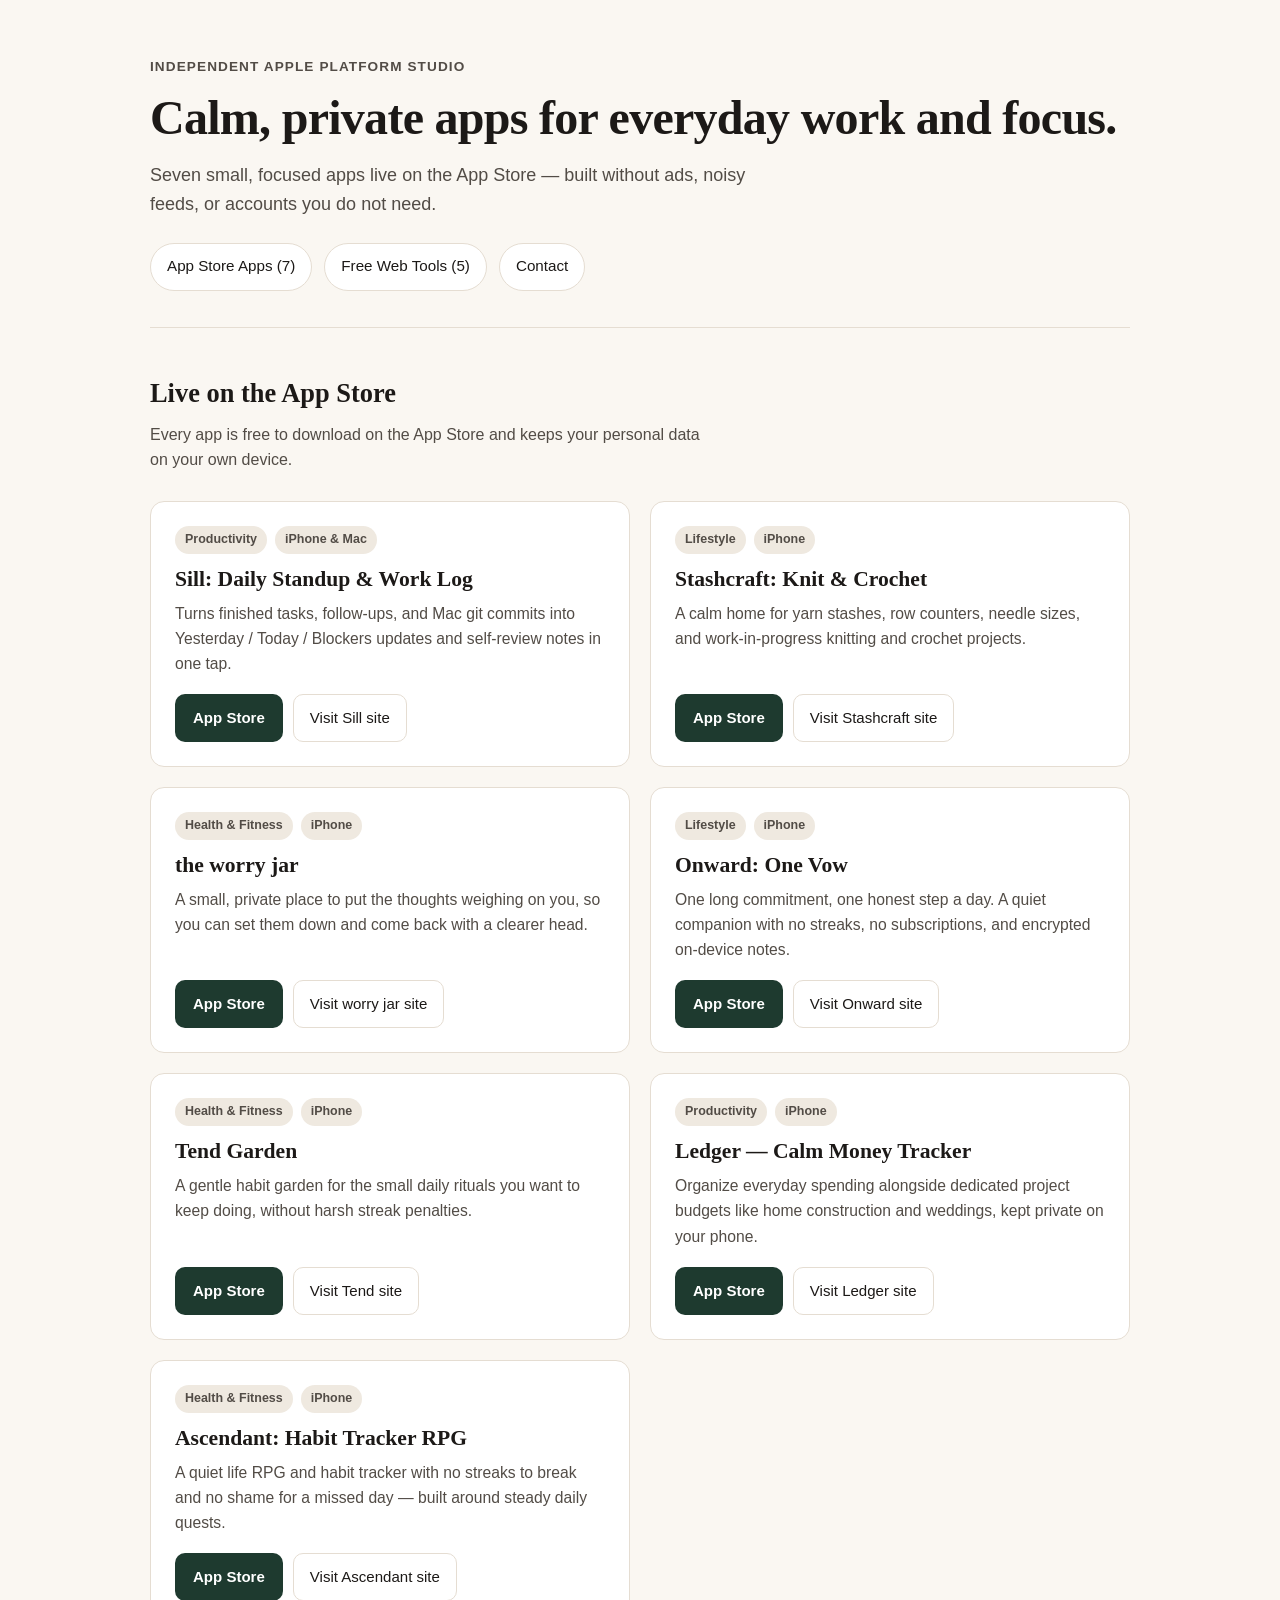
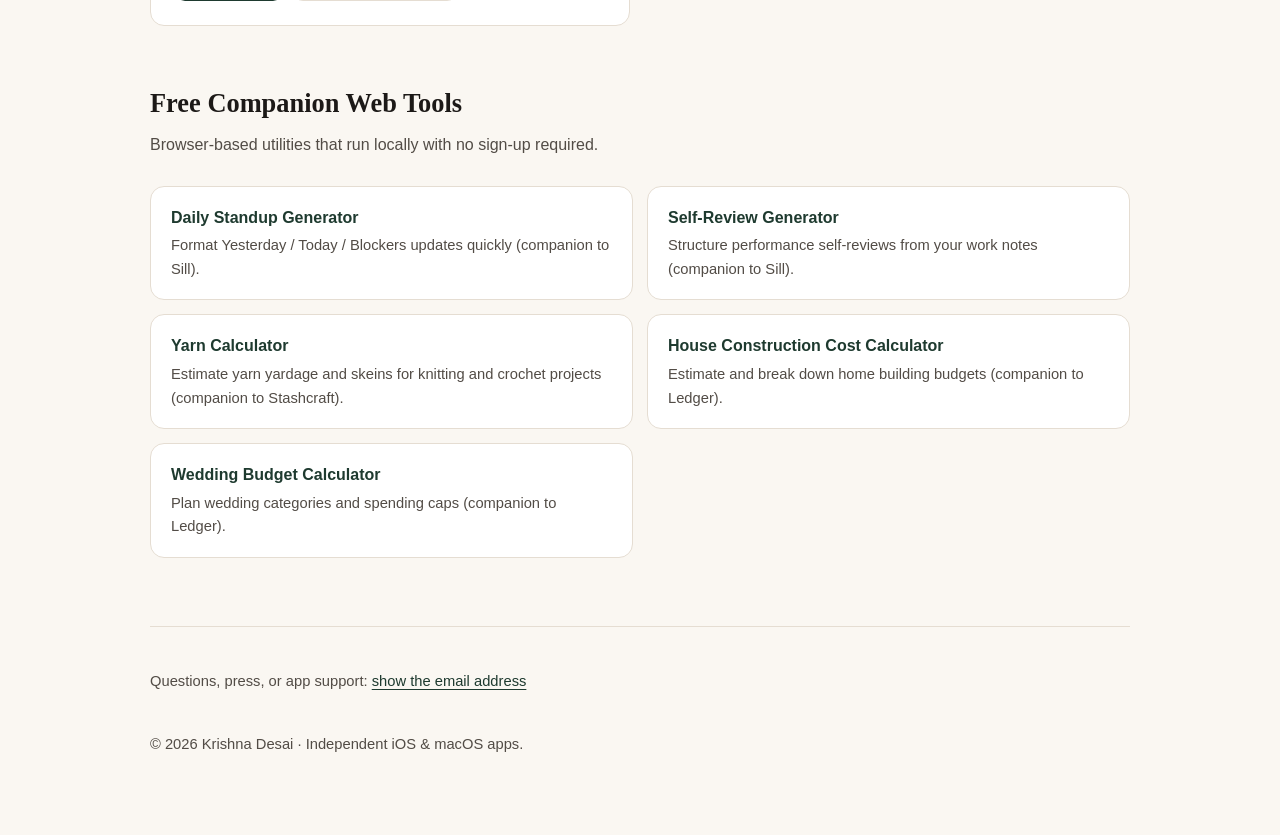
==== index.html @ 4ad976f6 "Add Studio Hub index, root sitemap.xml, and update robots.txt sitemaps (WP-1)" ====
<!doctype html>
<html lang="en">
<head>
<meta charset="utf-8">
<meta name="viewport" content="width=device-width, initial-scale=1">
<title>Apps by Krishna Desai — Calm, Private iPhone &amp; Mac Apps</title>
<meta name="description" content="Independent, privacy-first iPhone and Mac apps: Sill, Stashcraft, the worry jar, Onward, Tend Garden, Ledger, and Ascendant — plus free web calculators.">
<link rel="canonical" href="https://dmaulikr.github.io/">
<link rel="icon" type="image/png" href="onward/assets/favicon.png">
<link rel="apple-touch-icon" href="onward/assets/apple-touch-icon.png">

<meta property="og:type" content="website">
<meta property="og:site_name" content="Apps by Krishna Desai">
<meta property="og:title" content="Apps by Krishna Desai — Calm, Private iPhone &amp; Mac Apps">
<meta property="og:description" content="Seven independent App Store apps built for calm work, honest habits, and quiet focus — with zero ads and on-device privacy.">
<meta property="og:url" content="https://dmaulikr.github.io/">
<meta name="twitter:card" content="summary">

<script type="application/ld+json">
{
  "@context": "https://schema.org",
  "@type": "CollectionPage",
  "name": "Apps by Krishna Desai",
  "description": "Independent, privacy-first iPhone and Mac apps available on the App Store, plus free companion web tools.",
  "url": "https://dmaulikr.github.io/",
  "author": {
    "@type": "Person",
    "name": "Krishna Desai"
  },
  "mainEntity": {
    "@type": "ItemList",
    "numberOfItems": 7,
    "itemListElement": [
      {
        "@type": "ListItem",
        "position": 1,
        "item": {
          "@type": "SoftwareApplication",
          "name": "Sill: Daily Standup & Work Log",
          "applicationCategory": "ProductivityApplication",
          "operatingSystem": "iOS 17 or later, macOS",
          "url": "https://dmaulikr.github.io/sill-site/",
          "downloadUrl": "https://apps.apple.com/app/apple-store/id6823163147?pt=128885861&ct=hub-sill&mt=8",
          "offers": { "@type": "Offer", "price": "0", "priceCurrency": "USD" }
        }
      },
      {
        "@type": "ListItem",
        "position": 2,
        "item": {
          "@type": "SoftwareApplication",
          "name": "Stashcraft: Knit & Crochet",
          "applicationCategory": "LifestyleApplication",
          "operatingSystem": "iOS",
          "url": "https://dmaulikr.github.io/stash/",
          "downloadUrl": "https://apps.apple.com/app/apple-store/id6772457202?pt=128885861&ct=hub-stashcraft&mt=8",
          "offers": { "@type": "Offer", "price": "0", "priceCurrency": "USD" }
        }
      },
      {
        "@type": "ListItem",
        "position": 3,
        "item": {
          "@type": "SoftwareApplication",
          "name": "the worry jar",
          "applicationCategory": "HealthApplication",
          "operatingSystem": "iOS 17 or later",
          "url": "https://dmaulikr.github.io/worryjar-site/",
          "downloadUrl": "https://apps.apple.com/app/apple-store/id6767879136?pt=128885861&ct=hub-worryjar&mt=8",
          "offers": { "@type": "Offer", "price": "0", "priceCurrency": "USD" }
        }
      },
      {
        "@type": "ListItem",
        "position": 4,
        "item": {
          "@type": "SoftwareApplication",
          "name": "Onward: One Vow",
          "applicationCategory": "LifestyleApplication",
          "operatingSystem": "iOS 17 or later",
          "url": "https://dmaulikr.github.io/onward/",
          "downloadUrl": "https://apps.apple.com/app/apple-store/id6825297435?pt=128885861&ct=hub-onward&mt=8",
          "offers": { "@type": "Offer", "price": "0", "priceCurrency": "USD" }
        }
      },
      {
        "@type": "ListItem",
        "position": 5,
        "item": {
          "@type": "SoftwareApplication",
          "name": "Tend Garden",
          "applicationCategory": "HealthApplication",
          "operatingSystem": "iOS 17 or later",
          "url": "https://dmaulikr.github.io/tend-sites/",
          "downloadUrl": "https://apps.apple.com/app/apple-store/id6768056018?pt=128885861&ct=hub-tend&mt=8",
          "offers": { "@type": "Offer", "price": "0", "priceCurrency": "USD" }
        }
      },
      {
        "@type": "ListItem",
        "position": 6,
        "item": {
          "@type": "SoftwareApplication",
          "name": "Ledger — Calm Money Tracker",
          "applicationCategory": "ProductivityApplication",
          "operatingSystem": "iOS 17 or later",
          "url": "https://dmaulikr.github.io/ledger-site/",
          "downloadUrl": "https://apps.apple.com/app/apple-store/id6796905803?pt=128885861&ct=hub-ledger&mt=8",
          "offers": { "@type": "Offer", "price": "0", "priceCurrency": "USD" }
        }
      },
      {
        "@type": "ListItem",
        "position": 7,
        "item": {
          "@type": "SoftwareApplication",
          "name": "Ascendant: Habit Tracker RPG",
          "applicationCategory": "HealthApplication",
          "operatingSystem": "iOS 17 or later",
          "url": "https://dmaulikr.github.io/ascendant-site/",
          "downloadUrl": "https://apps.apple.com/app/apple-store/id6828269902?pt=128885861&ct=hub-ascendant&mt=8",
          "offers": { "@type": "Offer", "price": "0", "priceCurrency": "USD" }
        }
      }
    ]
  }
}
</script>

<style>
  :root {
    --bg: #FAF7F2;
    --surface: #FFFFFF;
    --ink: #1C1917;
    --muted: #524C46;
    --border: #E5DDD2;
    --accent: #1E3A2F;
    --accent-hover: #142820;
    --badge-bg: #EFE9E0;
    --radius: 14px;
    --max: 980px;
  }

  * { box-sizing: border-box; }

  html {
    background: var(--bg);
    color: var(--ink);
    font-family: -apple-system, BlinkMacSystemFont, "SF Pro Text", "Segoe UI", Roboto, sans-serif;
    line-height: 1.6;
    -webkit-text-size-adjust: 100%;
  }

  body {
    margin: 0;
    padding: 0 20px 64px;
  }

  .skip-link {
    position: absolute;
    left: -9999px;
    top: 12px;
    background: var(--accent);
    color: #FFFFFF;
    padding: 12px 16px;
    border-radius: 8px;
    font-weight: 600;
    text-decoration: none;
    z-index: 100;
  }

  .skip-link:focus {
    left: 20px;
  }

  .wrap {
    max-width: var(--max);
    margin: 0 auto;
  }

  header.hero {
    padding: 56px 0 36px;
    border-bottom: 1px solid var(--border);
  }

  .eyebrow {
    font-size: 0.85rem;
    letter-spacing: 0.08em;
    text-transform: uppercase;
    color: var(--muted);
    margin: 0 0 12px;
    font-weight: 600;
  }

  h1 {
    font-family: "New York", Georgia, "Times New Roman", serif;
    font-size: clamp(2rem, 4.5vw, 3rem);
    line-height: 1.15;
    margin: 0 0 16px;
    font-weight: 600;
    letter-spacing: -0.015em;
  }

  .lede {
    font-size: 1.125rem;
    color: var(--muted);
    max-width: 62ch;
    margin: 0 0 24px;
  }

  nav.jump {
    display: flex;
    flex-wrap: wrap;
    gap: 12px;
  }

  nav.jump a {
    display: inline-flex;
    align-items: center;
    min-height: 48px;
    padding: 0 16px;
    border: 1px solid var(--border);
    border-radius: 999px;
    background: var(--surface);
    color: var(--ink);
    text-decoration: none;
    font-size: 0.95rem;
    font-weight: 500;
  }

  nav.jump a:hover,
  nav.jump a:focus-visible {
    border-color: var(--accent);
    color: var(--accent);
  }

  section {
    padding: 44px 0 12px;
  }

  h2 {
    font-family: "New York", Georgia, "Times New Roman", serif;
    font-size: 1.65rem;
    margin: 0 0 8px;
    font-weight: 600;
  }

  .section-intro {
    color: var(--muted);
    margin: 0 0 28px;
    max-width: 64ch;
  }

  .grid {
    display: grid;
    grid-template-columns: repeat(2, minmax(0, 1fr));
    gap: 20px;
    list-style: none;
    padding: 0;
    margin: 0;
  }

  @media (max-width: 720px) {
    header.hero { padding-top: 36px; }
    .grid { grid-template-columns: 1fr; }
  }

  .card {
    background: var(--surface);
    border: 1px solid var(--border);
    border-radius: var(--radius);
    padding: 24px;
    display: flex;
    flex-direction: column;
    justify-content: space-between;
    gap: 18px;
  }

  .card-top {
    display: flex;
    flex-direction: column;
    gap: 8px;
  }

  .meta-row {
    display: flex;
    flex-wrap: wrap;
    align-items: center;
    gap: 8px;
  }

  .badge {
    display: inline-block;
    font-size: 0.78rem;
    font-weight: 600;
    color: var(--muted);
    background: var(--badge-bg);
    padding: 4px 10px;
    border-radius: 999px;
  }

  .card h3 {
    font-family: "New York", Georgia, "Times New Roman", serif;
    font-size: 1.35rem;
    margin: 4px 0 0;
    line-height: 1.25;
  }

  .card p {
    margin: 0;
    color: var(--muted);
    font-size: 0.98rem;
  }

  .actions {
    display: flex;
    flex-wrap: wrap;
    gap: 10px;
    align-items: center;
  }

  .btn-primary {
    display: inline-flex;
    align-items: center;
    justify-content: center;
    min-height: 48px;
    padding: 0 18px;
    background: var(--accent);
    color: #FFFFFF;
    text-decoration: none;
    border-radius: 10px;
    font-weight: 600;
    font-size: 0.94rem;
  }

  .btn-primary:hover,
  .btn-primary:focus-visible {
    background: var(--accent-hover);
  }

  .btn-secondary {
    display: inline-flex;
    align-items: center;
    justify-content: center;
    min-height: 48px;
    padding: 0 16px;
    border: 1px solid var(--border);
    background: transparent;
    color: var(--ink);
    text-decoration: none;
    border-radius: 10px;
    font-weight: 500;
    font-size: 0.94rem;
  }

  .btn-secondary:hover,
  .btn-secondary:focus-visible {
    border-color: var(--accent);
    color: var(--accent);
  }

  .tools-list {
    display: grid;
    grid-template-columns: repeat(2, minmax(0, 1fr));
    gap: 14px;
    list-style: none;
    padding: 0;
    margin: 0;
  }

  @media (max-width: 720px) {
    .tools-list { grid-template-columns: 1fr; }
  }

  .tool-link {
    display: flex;
    flex-direction: column;
    gap: 4px;
    min-height: 48px;
    padding: 18px 20px;
    background: var(--surface);
    border: 1px solid var(--border);
    border-radius: var(--radius);
    color: var(--ink);
    text-decoration: none;
  }

  .tool-link:hover,
  .tool-link:focus-visible {
    border-color: var(--accent);
  }

  .tool-title {
    font-weight: 600;
    color: var(--accent);
    font-size: 1rem;
  }

  .tool-desc {
    color: var(--muted);
    font-size: 0.92rem;
  }

  footer {
    margin-top: 56px;
    padding-top: 28px;
    border-top: 1px solid var(--border);
    color: var(--muted);
    font-size: 0.92rem;
    display: flex;
    flex-direction: column;
    gap: 10px;
  }

  footer a {
    color: var(--accent);
    text-underline-offset: 3px;
  }

  a:focus-visible {
    outline: 3px solid var(--accent);
    outline-offset: 2px;
  }
</style>
</head>
<body>
<a class="skip-link" href="#apps">Skip to apps</a>

<div class="wrap">
  <header class="hero">
    <p class="eyebrow">Independent Apple Platform Studio</p>
    <h1>Calm, private apps for everyday work and focus.</h1>
    <p class="lede">Seven small, focused apps live on the App Store — built without ads, noisy feeds, or accounts you do not need.</p>
    <nav class="jump" aria-label="Page sections">
      <a href="#apps">App Store Apps (7)</a>
      <a href="#tools">Free Web Tools (5)</a>
      <a href="#contact">Contact</a>
    </nav>
  </header>

  <main>
    <section id="apps" aria-labelledby="apps-heading">
      <h2 id="apps-heading">Live on the App Store</h2>
      <p class="section-intro">Every app is free to download on the App Store and keeps your personal data on your own device.</p>

      <ul class="grid">
        <li class="card">
          <div class="card-top">
            <div class="meta-row">
              <span class="badge">Productivity</span>
              <span class="badge">iPhone &amp; Mac</span>
            </div>
            <h3>Sill: Daily Standup &amp; Work Log</h3>
            <p>Turns finished tasks, follow-ups, and Mac git commits into Yesterday / Today / Blockers updates and self-review notes in one tap.</p>
          </div>
          <div class="actions">
            <a class="btn-primary" href="https://apps.apple.com/app/apple-store/id6823163147?pt=128885861&amp;ct=hub-sill&amp;mt=8">App Store</a>
            <a class="btn-secondary" href="https://dmaulikr.github.io/sill-site/">Visit Sill site</a>
          </div>
        </li>

        <li class="card">
          <div class="card-top">
            <div class="meta-row">
              <span class="badge">Lifestyle</span>
              <span class="badge">iPhone</span>
            </div>
            <h3>Stashcraft: Knit &amp; Crochet</h3>
            <p>A calm home for yarn stashes, row counters, needle sizes, and work-in-progress knitting and crochet projects.</p>
          </div>
          <div class="actions">
            <a class="btn-primary" href="https://apps.apple.com/app/apple-store/id6772457202?pt=128885861&amp;ct=hub-stashcraft&amp;mt=8">App Store</a>
            <a class="btn-secondary" href="https://dmaulikr.github.io/stash/">Visit Stashcraft site</a>
          </div>
        </li>

        <li class="card">
          <div class="card-top">
            <div class="meta-row">
              <span class="badge">Health &amp; Fitness</span>
              <span class="badge">iPhone</span>
            </div>
            <h3>the worry jar</h3>
            <p>A small, private place to put the thoughts weighing on you, so you can set them down and come back with a clearer head.</p>
          </div>
          <div class="actions">
            <a class="btn-primary" href="https://apps.apple.com/app/apple-store/id6767879136?pt=128885861&amp;ct=hub-worryjar&amp;mt=8">App Store</a>
            <a class="btn-secondary" href="https://dmaulikr.github.io/worryjar-site/">Visit worry jar site</a>
          </div>
        </li>

        <li class="card">
          <div class="card-top">
            <div class="meta-row">
              <span class="badge">Lifestyle</span>
              <span class="badge">iPhone</span>
            </div>
            <h3>Onward: One Vow</h3>
            <p>One long commitment, one honest step a day. A quiet companion with no streaks, no subscriptions, and encrypted on-device notes.</p>
          </div>
          <div class="actions">
            <a class="btn-primary" href="https://apps.apple.com/app/apple-store/id6825297435?pt=128885861&amp;ct=hub-onward&amp;mt=8">App Store</a>
            <a class="btn-secondary" href="https://dmaulikr.github.io/onward/">Visit Onward site</a>
          </div>
        </li>

        <li class="card">
          <div class="card-top">
            <div class="meta-row">
              <span class="badge">Health &amp; Fitness</span>
              <span class="badge">iPhone</span>
            </div>
            <h3>Tend Garden</h3>
            <p>A gentle habit garden for the small daily rituals you want to keep doing, without harsh streak penalties.</p>
          </div>
          <div class="actions">
            <a class="btn-primary" href="https://apps.apple.com/app/apple-store/id6768056018?pt=128885861&amp;ct=hub-tend&amp;mt=8">App Store</a>
            <a class="btn-secondary" href="https://dmaulikr.github.io/tend-sites/">Visit Tend site</a>
          </div>
        </li>

        <li class="card">
          <div class="card-top">
            <div class="meta-row">
              <span class="badge">Productivity</span>
              <span class="badge">iPhone</span>
            </div>
            <h3>Ledger — Calm Money Tracker</h3>
            <p>Organize everyday spending alongside dedicated project budgets like home construction and weddings, kept private on your phone.</p>
          </div>
          <div class="actions">
            <a class="btn-primary" href="https://apps.apple.com/app/apple-store/id6796905803?pt=128885861&amp;ct=hub-ledger&amp;mt=8">App Store</a>
            <a class="btn-secondary" href="https://dmaulikr.github.io/ledger-site/">Visit Ledger site</a>
          </div>
        </li>

        <li class="card">
          <div class="card-top">
            <div class="meta-row">
              <span class="badge">Health &amp; Fitness</span>
              <span class="badge">iPhone</span>
            </div>
            <h3>Ascendant: Habit Tracker RPG</h3>
            <p>A quiet life RPG and habit tracker with no streaks to break and no shame for a missed day — built around steady daily quests.</p>
          </div>
          <div class="actions">
            <a class="btn-primary" href="https://apps.apple.com/app/apple-store/id6828269902?pt=128885861&amp;ct=hub-ascendant&amp;mt=8">App Store</a>
            <a class="btn-secondary" href="https://dmaulikr.github.io/ascendant-site/">Visit Ascendant site</a>
          </div>
        </li>
      </ul>
    </section>

    <section id="tools" aria-labelledby="tools-heading">
      <h2 id="tools-heading">Free Companion Web Tools</h2>
      <p class="section-intro">Browser-based utilities that run locally with no sign-up required.</p>

      <ul class="tools-list">
        <li>
          <a class="tool-link" href="https://dmaulikr.github.io/sill-site/standup-generator.html">
            <span class="tool-title">Daily Standup Generator</span>
            <span class="tool-desc">Format Yesterday / Today / Blockers updates quickly (companion to Sill).</span>
          </a>
        </li>
        <li>
          <a class="tool-link" href="https://dmaulikr.github.io/sill-site/self-review-generator.html">
            <span class="tool-title">Self-Review Generator</span>
            <span class="tool-desc">Structure performance self-reviews from your work notes (companion to Sill).</span>
          </a>
        </li>
        <li>
          <a class="tool-link" href="https://dmaulikr.github.io/yarn-calculator/">
            <span class="tool-title">Yarn Calculator</span>
            <span class="tool-desc">Estimate yarn yardage and skeins for knitting and crochet projects (companion to Stashcraft).</span>
          </a>
        </li>
        <li>
          <a class="tool-link" href="https://dmaulikr.github.io/ledger-site/house-construction-cost-calculator.html">
            <span class="tool-title">House Construction Cost Calculator</span>
            <span class="tool-desc">Estimate and break down home building budgets (companion to Ledger).</span>
          </a>
        </li>
        <li>
          <a class="tool-link" href="https://dmaulikr.github.io/ledger-site/wedding-budget-calculator.html">
            <span class="tool-title">Wedding Budget Calculator</span>
            <span class="tool-desc">Plan wedding categories and spending caps (companion to Ledger).</span>
          </a>
        </li>
      </ul>
    </section>
  </main>

  <footer id="contact">
    <p>Questions, press, or app support: <a href="#contact" data-mail>show the email address</a></p>
    <p>© 2026 Krishna Desai · Independent iOS &amp; macOS apps.</p>
  </footer>
</div>

<script src="mail.js"></script>
</body>
</html>
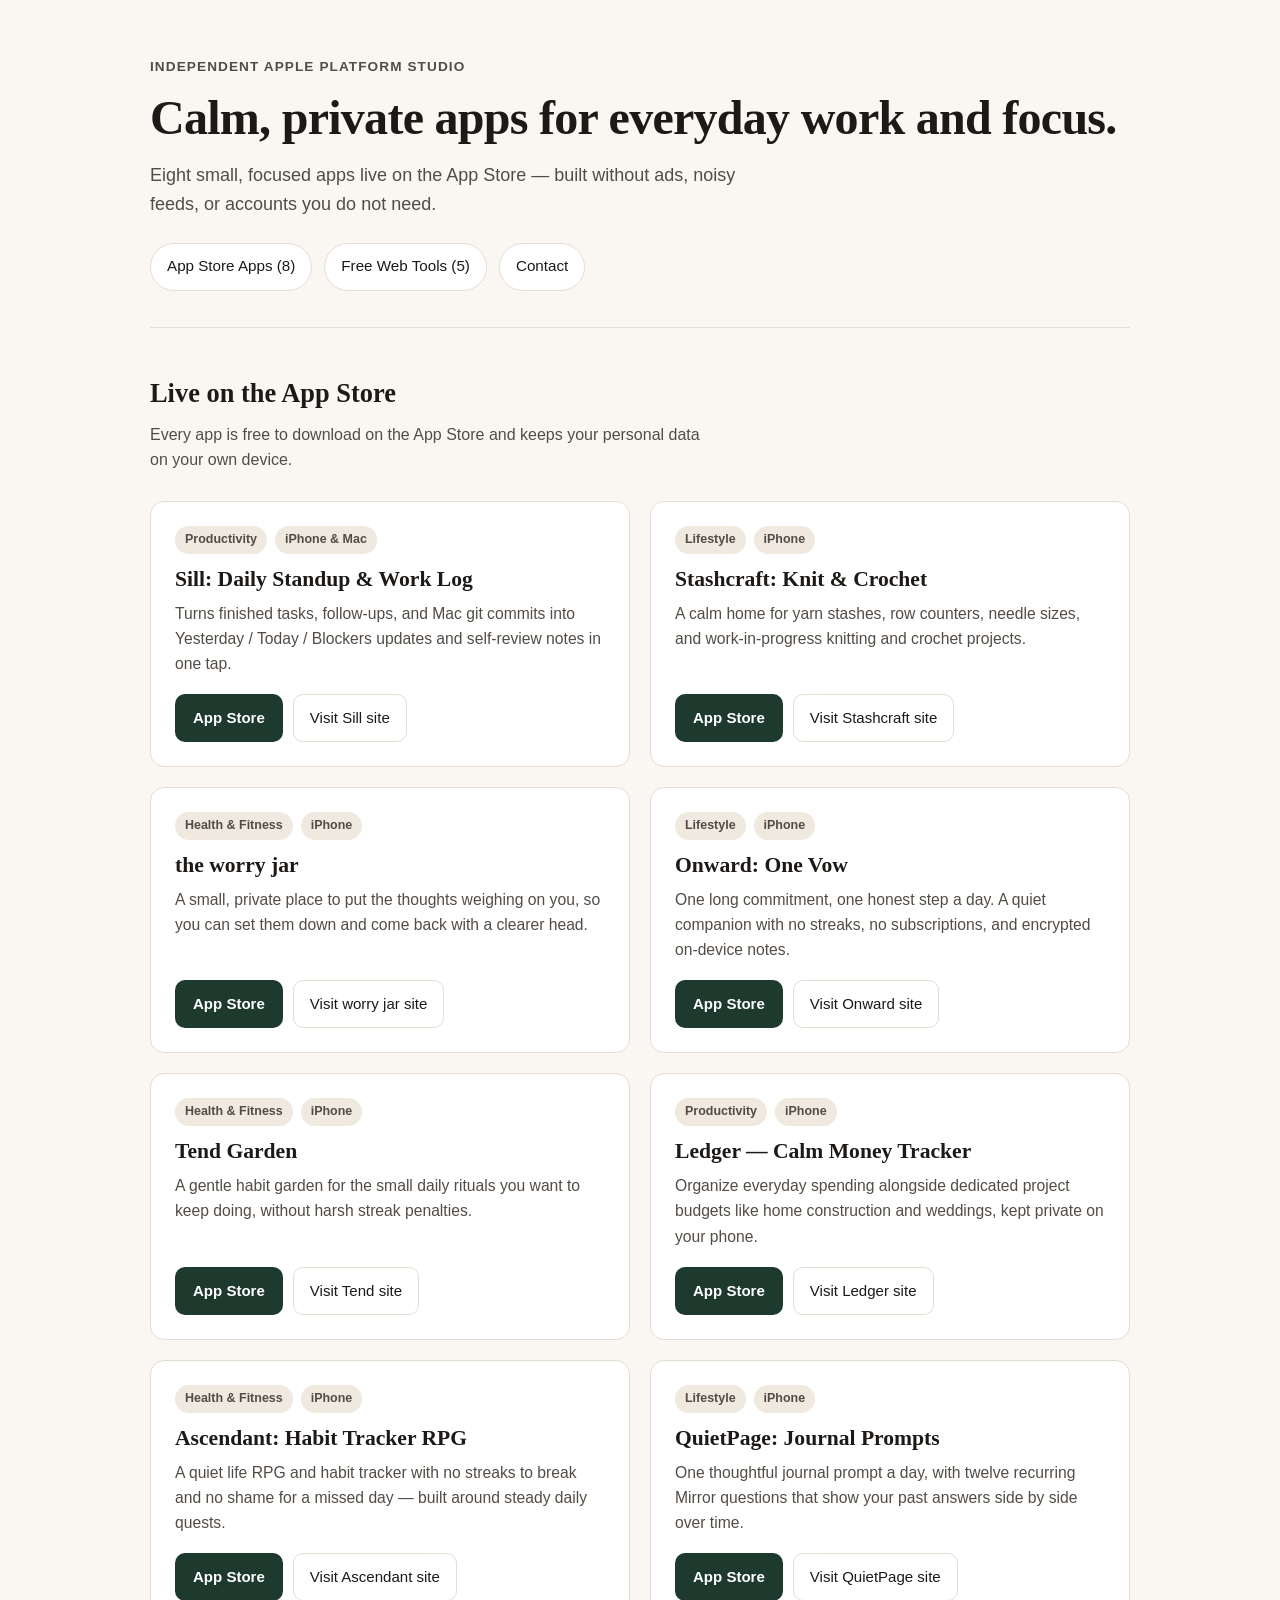
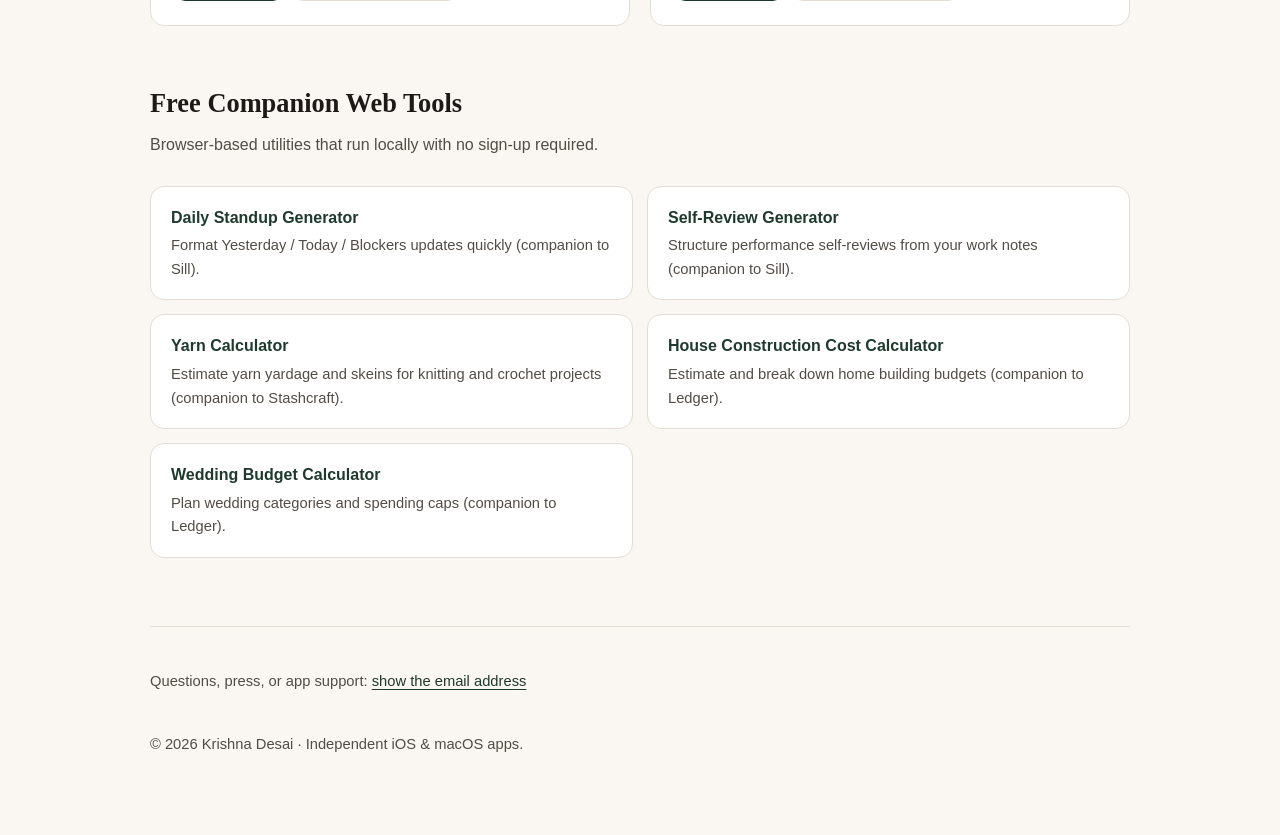
==== commit a9ed8aa6: "Add QuietPage to Studio Hub (WP-1 revision)" ====
--- a/index.html
+++ b/index.html
@@ -4,7 +4,7 @@
 <meta charset="utf-8">
 <meta name="viewport" content="width=device-width, initial-scale=1">
 <title>Apps by Krishna Desai — Calm, Private iPhone &amp; Mac Apps</title>
-<meta name="description" content="Independent, privacy-first iPhone and Mac apps: Sill, Stashcraft, the worry jar, Onward, Tend Garden, Ledger, and Ascendant — plus free web calculators.">
+<meta name="description" content="Independent, privacy-first iPhone and Mac apps: Sill, Stashcraft, the worry jar, Onward, Tend Garden, Ledger, Ascendant, and QuietPage — plus free web tools.">
 <link rel="canonical" href="https://dmaulikr.github.io/">
 <link rel="icon" type="image/png" href="onward/assets/favicon.png">
 <link rel="apple-touch-icon" href="onward/assets/apple-touch-icon.png">
@@ -12,7 +12,7 @@
 <meta property="og:type" content="website">
 <meta property="og:site_name" content="Apps by Krishna Desai">
 <meta property="og:title" content="Apps by Krishna Desai — Calm, Private iPhone &amp; Mac Apps">
-<meta property="og:description" content="Seven independent App Store apps built for calm work, honest habits, and quiet focus — with zero ads and on-device privacy.">
+<meta property="og:description" content="Eight independent App Store apps built for calm work, honest habits, and quiet focus — with zero ads and on-device privacy.">
 <meta property="og:url" content="https://dmaulikr.github.io/">
 <meta name="twitter:card" content="summary">
 
@@ -29,7 +29,7 @@
   },
   "mainEntity": {
     "@type": "ItemList",
-    "numberOfItems": 7,
+    "numberOfItems": 8,
     "itemListElement": [
       {
         "@type": "ListItem",
@@ -119,6 +119,19 @@
           "operatingSystem": "iOS 17 or later",
           "url": "https://dmaulikr.github.io/ascendant-site/",
           "downloadUrl": "https://apps.apple.com/app/apple-store/id6828269902?pt=128885861&ct=hub-ascendant&mt=8",
+          "offers": { "@type": "Offer", "price": "0", "priceCurrency": "USD" }
+        }
+      },
+      {
+        "@type": "ListItem",
+        "position": 8,
+        "item": {
+          "@type": "SoftwareApplication",
+          "name": "QuietPage: Journal Prompts",
+          "applicationCategory": "LifestyleApplication",
+          "operatingSystem": "iOS 17 or later",
+          "url": "https://dmaulikr.github.io/QuietPAge-sites/index.html",
+          "downloadUrl": "https://apps.apple.com/app/apple-store/id6774216806?pt=128885861&ct=hub-quietpage&mt=8",
           "offers": { "@type": "Offer", "price": "0", "priceCurrency": "USD" }
         }
       }
@@ -430,9 +443,9 @@
   <header class="hero">
     <p class="eyebrow">Independent Apple Platform Studio</p>
     <h1>Calm, private apps for everyday work and focus.</h1>
-    <p class="lede">Seven small, focused apps live on the App Store — built without ads, noisy feeds, or accounts you do not need.</p>
+    <p class="lede">Eight small, focused apps live on the App Store — built without ads, noisy feeds, or accounts you do not need.</p>
     <nav class="jump" aria-label="Page sections">
-      <a href="#apps">App Store Apps (7)</a>
+      <a href="#apps">App Store Apps (8)</a>
       <a href="#tools">Free Web Tools (5)</a>
       <a href="#contact">Contact</a>
     </nav>
@@ -546,6 +559,21 @@
           <div class="actions">
             <a class="btn-primary" href="https://apps.apple.com/app/apple-store/id6828269902?pt=128885861&amp;ct=hub-ascendant&amp;mt=8">App Store</a>
             <a class="btn-secondary" href="https://dmaulikr.github.io/ascendant-site/">Visit Ascendant site</a>
+          </div>
+        </li>
+
+        <li class="card">
+          <div class="card-top">
+            <div class="meta-row">
+              <span class="badge">Lifestyle</span>
+              <span class="badge">iPhone</span>
+            </div>
+            <h3>QuietPage: Journal Prompts</h3>
+            <p>One thoughtful journal prompt a day, with twelve recurring Mirror questions that show your past answers side by side over time.</p>
+          </div>
+          <div class="actions">
+            <a class="btn-primary" href="https://apps.apple.com/app/apple-store/id6774216806?pt=128885861&amp;ct=hub-quietpage&amp;mt=8">App Store</a>
+            <a class="btn-secondary" href="https://dmaulikr.github.io/QuietPAge-sites/index.html">Visit QuietPage site</a>
           </div>
         </li>
       </ul>
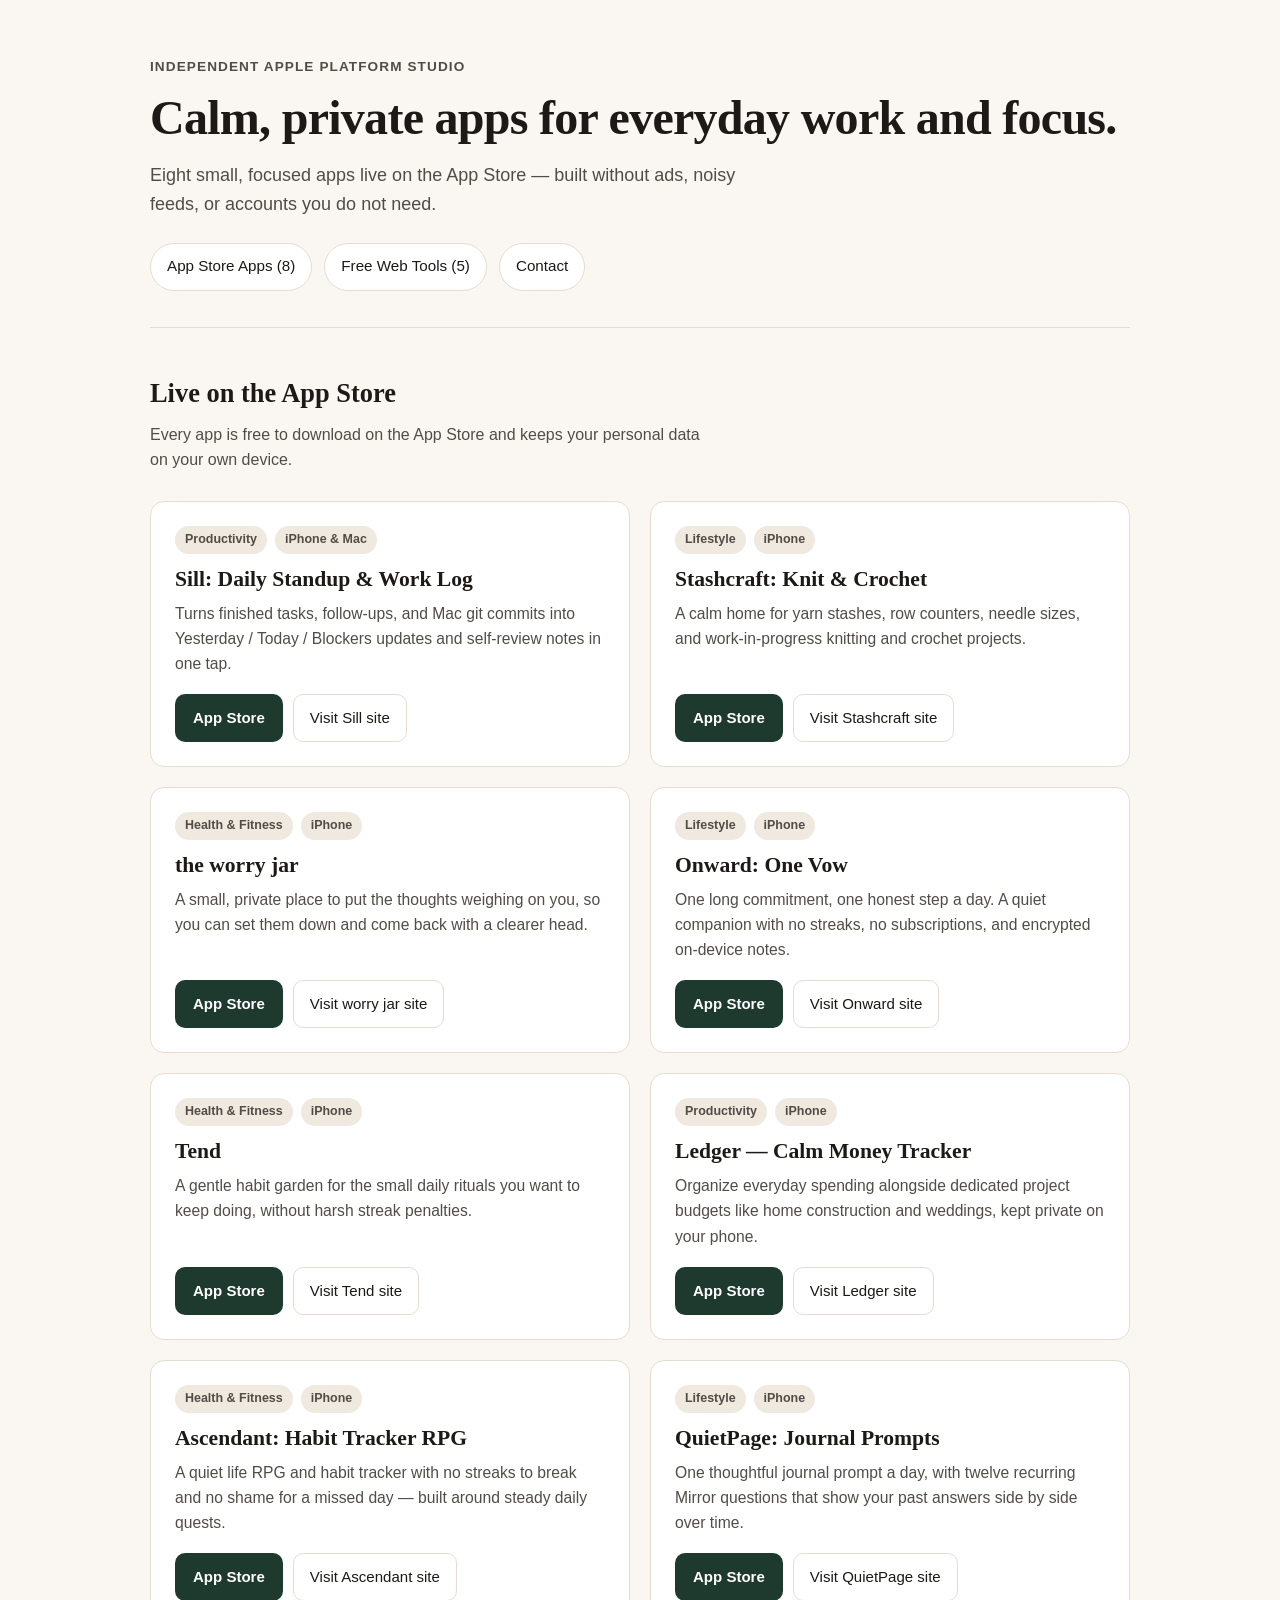
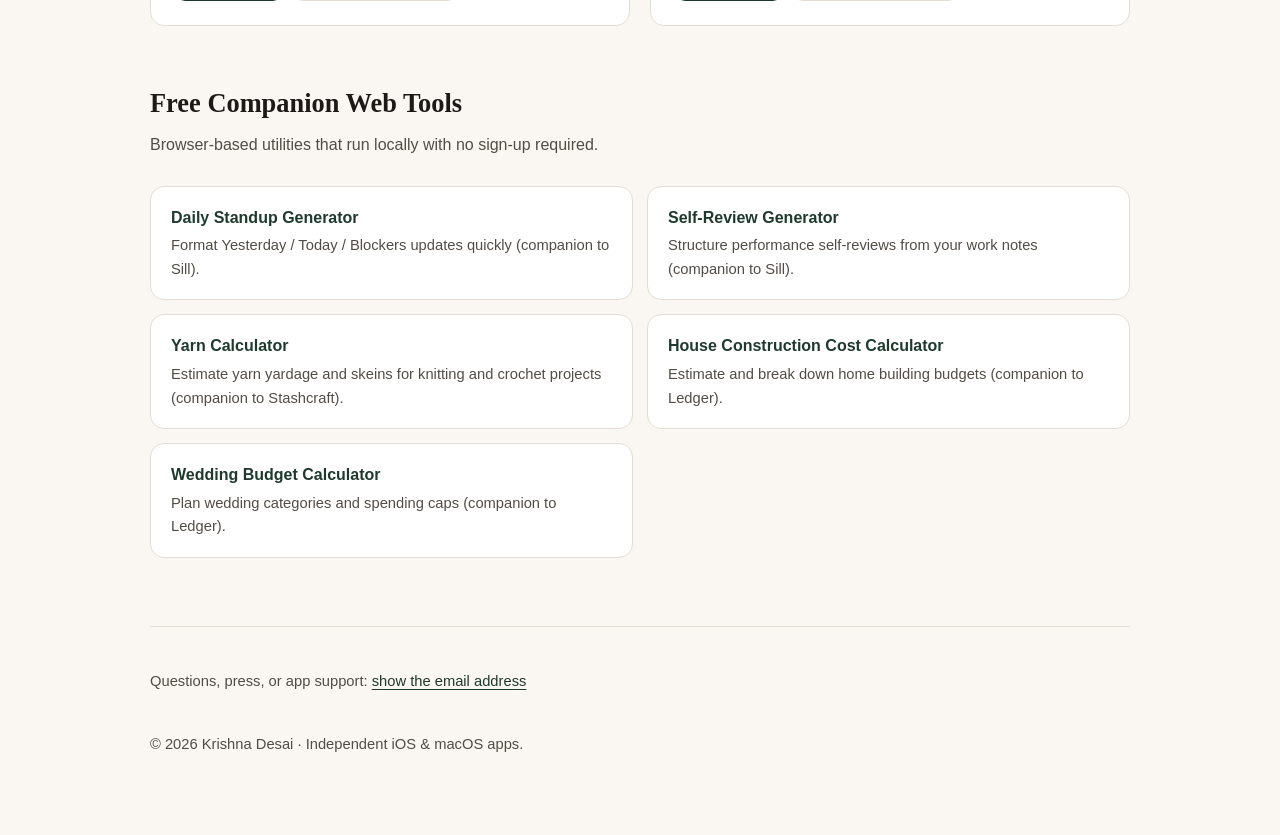
==== commit 799c310c: "Hub: use Tend's live App Store name" ====
--- a/index.html
+++ b/index.html
@@ -4,7 +4,7 @@
 <meta charset="utf-8">
 <meta name="viewport" content="width=device-width, initial-scale=1">
 <title>Apps by Krishna Desai — Calm, Private iPhone &amp; Mac Apps</title>
-<meta name="description" content="Independent, privacy-first iPhone and Mac apps: Sill, Stashcraft, the worry jar, Onward, Tend Garden, Ledger, Ascendant, and QuietPage — plus free web tools.">
+<meta name="description" content="Independent, privacy-first iPhone and Mac apps: Sill, Stashcraft, the worry jar, Onward, Tend, Ledger, Ascendant, and QuietPage — plus free web tools.">
 <link rel="canonical" href="https://dmaulikr.github.io/">
 <link rel="icon" type="image/png" href="onward/assets/favicon.png">
 <link rel="apple-touch-icon" href="onward/assets/apple-touch-icon.png">
@@ -88,7 +88,7 @@
         "position": 5,
         "item": {
           "@type": "SoftwareApplication",
-          "name": "Tend Garden",
+          "name": "Tend: Habit Tracker Garden",
           "applicationCategory": "HealthApplication",
           "operatingSystem": "iOS 17 or later",
           "url": "https://dmaulikr.github.io/tend-sites/",
@@ -523,7 +523,7 @@
               <span class="badge">Health &amp; Fitness</span>
               <span class="badge">iPhone</span>
             </div>
-            <h3>Tend Garden</h3>
+            <h3>Tend</h3>
             <p>A gentle habit garden for the small daily rituals you want to keep doing, without harsh streak penalties.</p>
           </div>
           <div class="actions">
